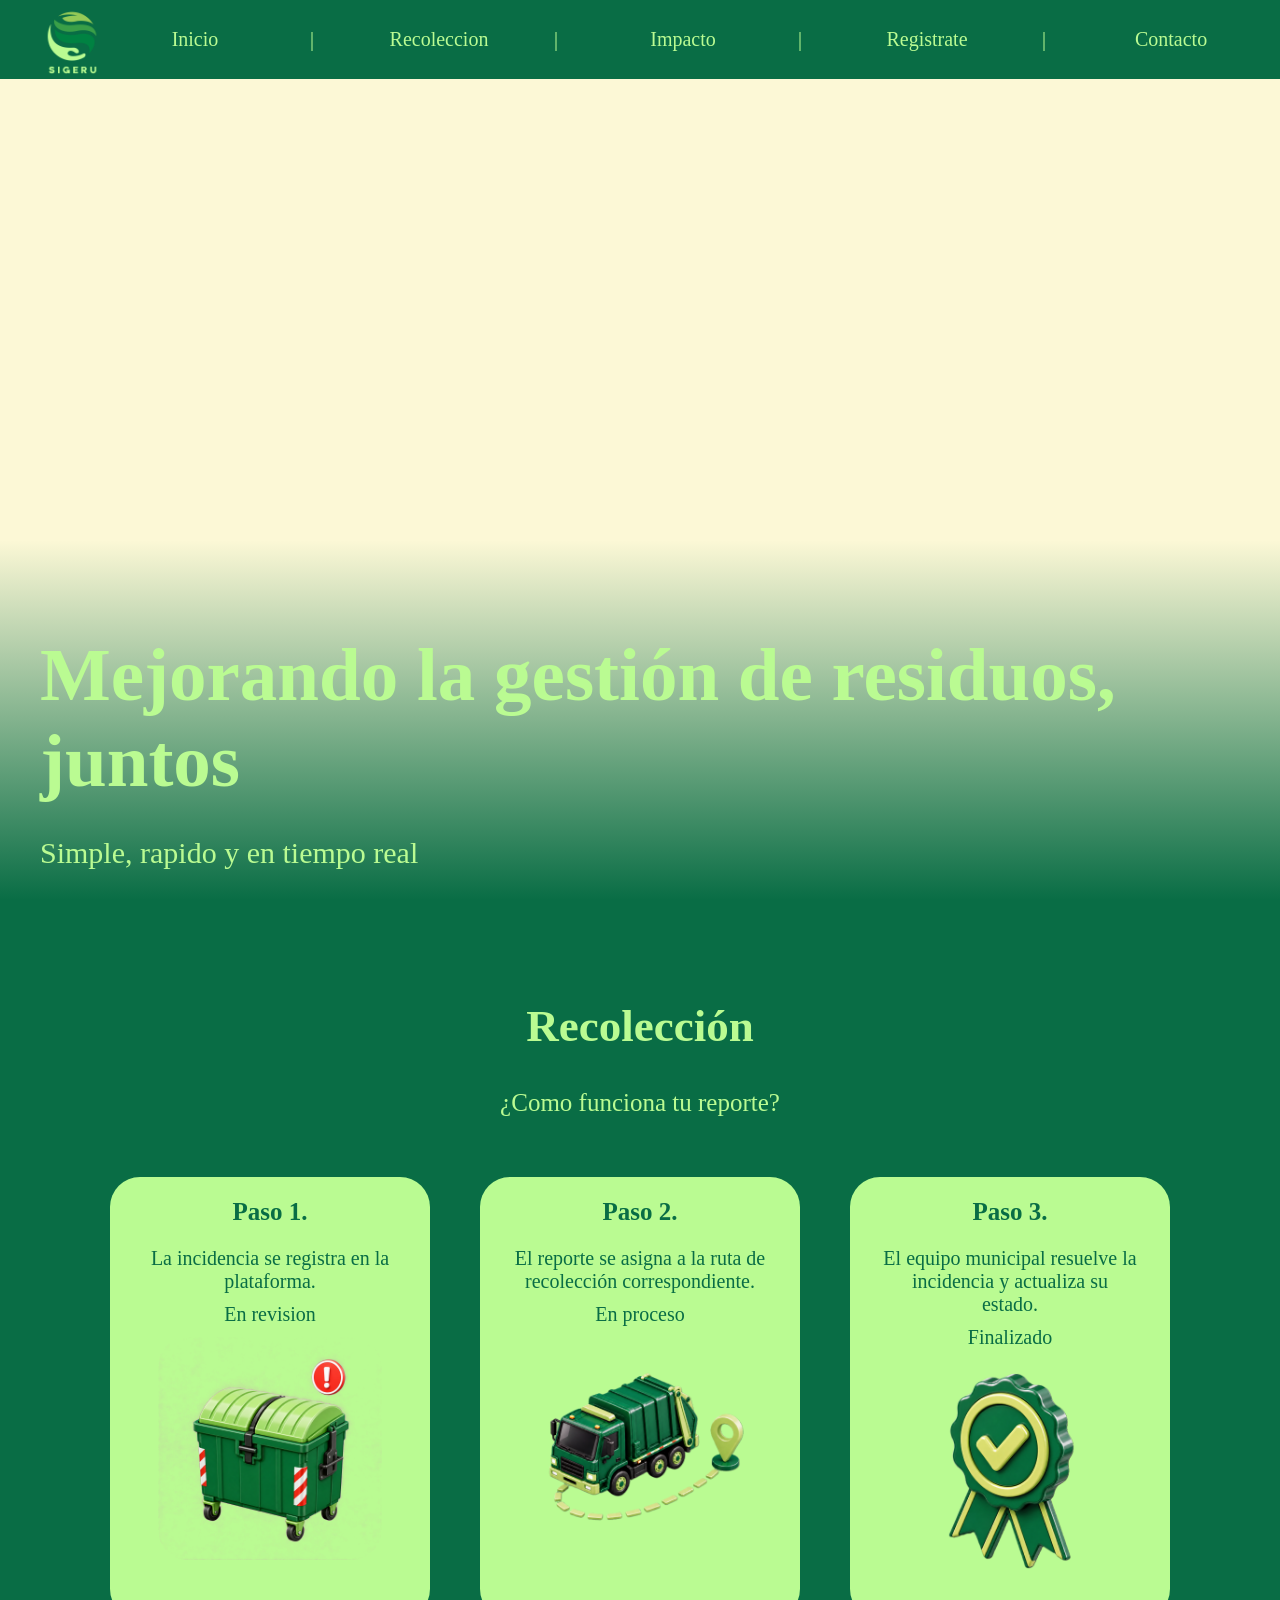
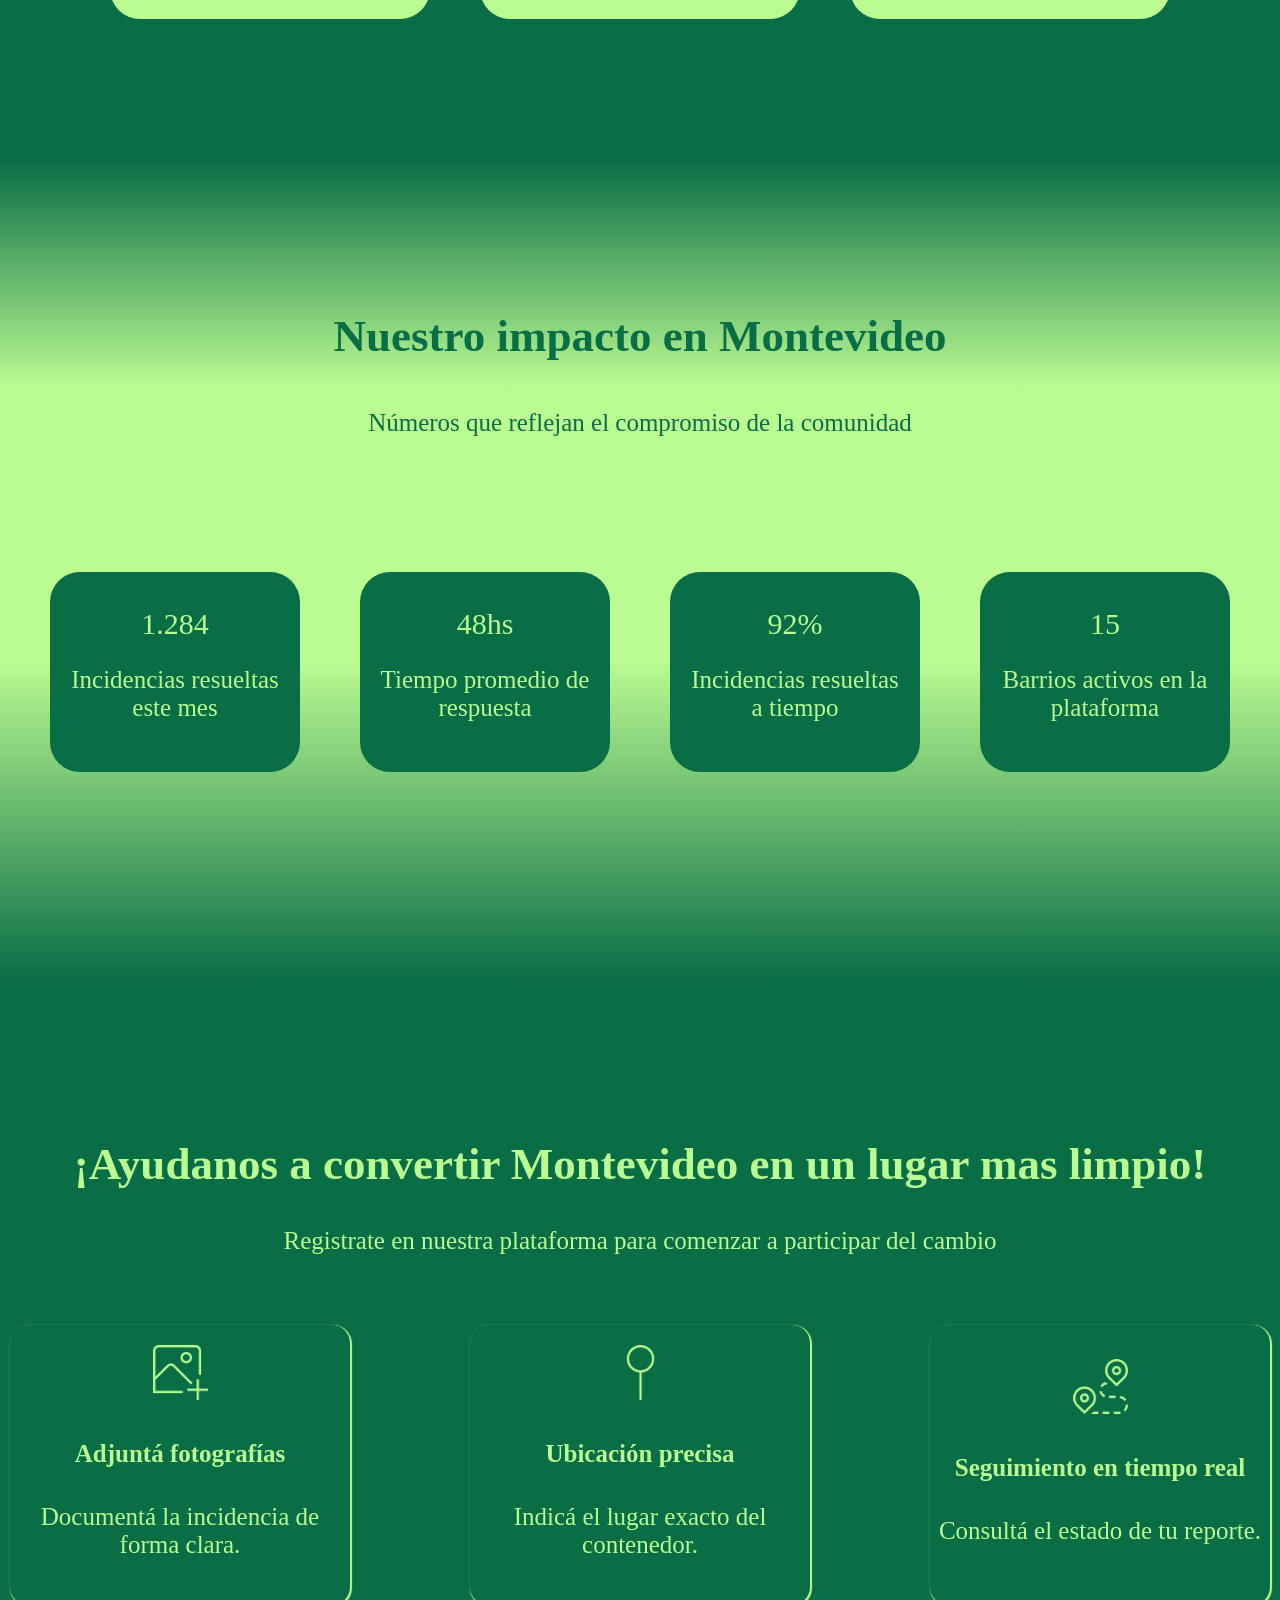
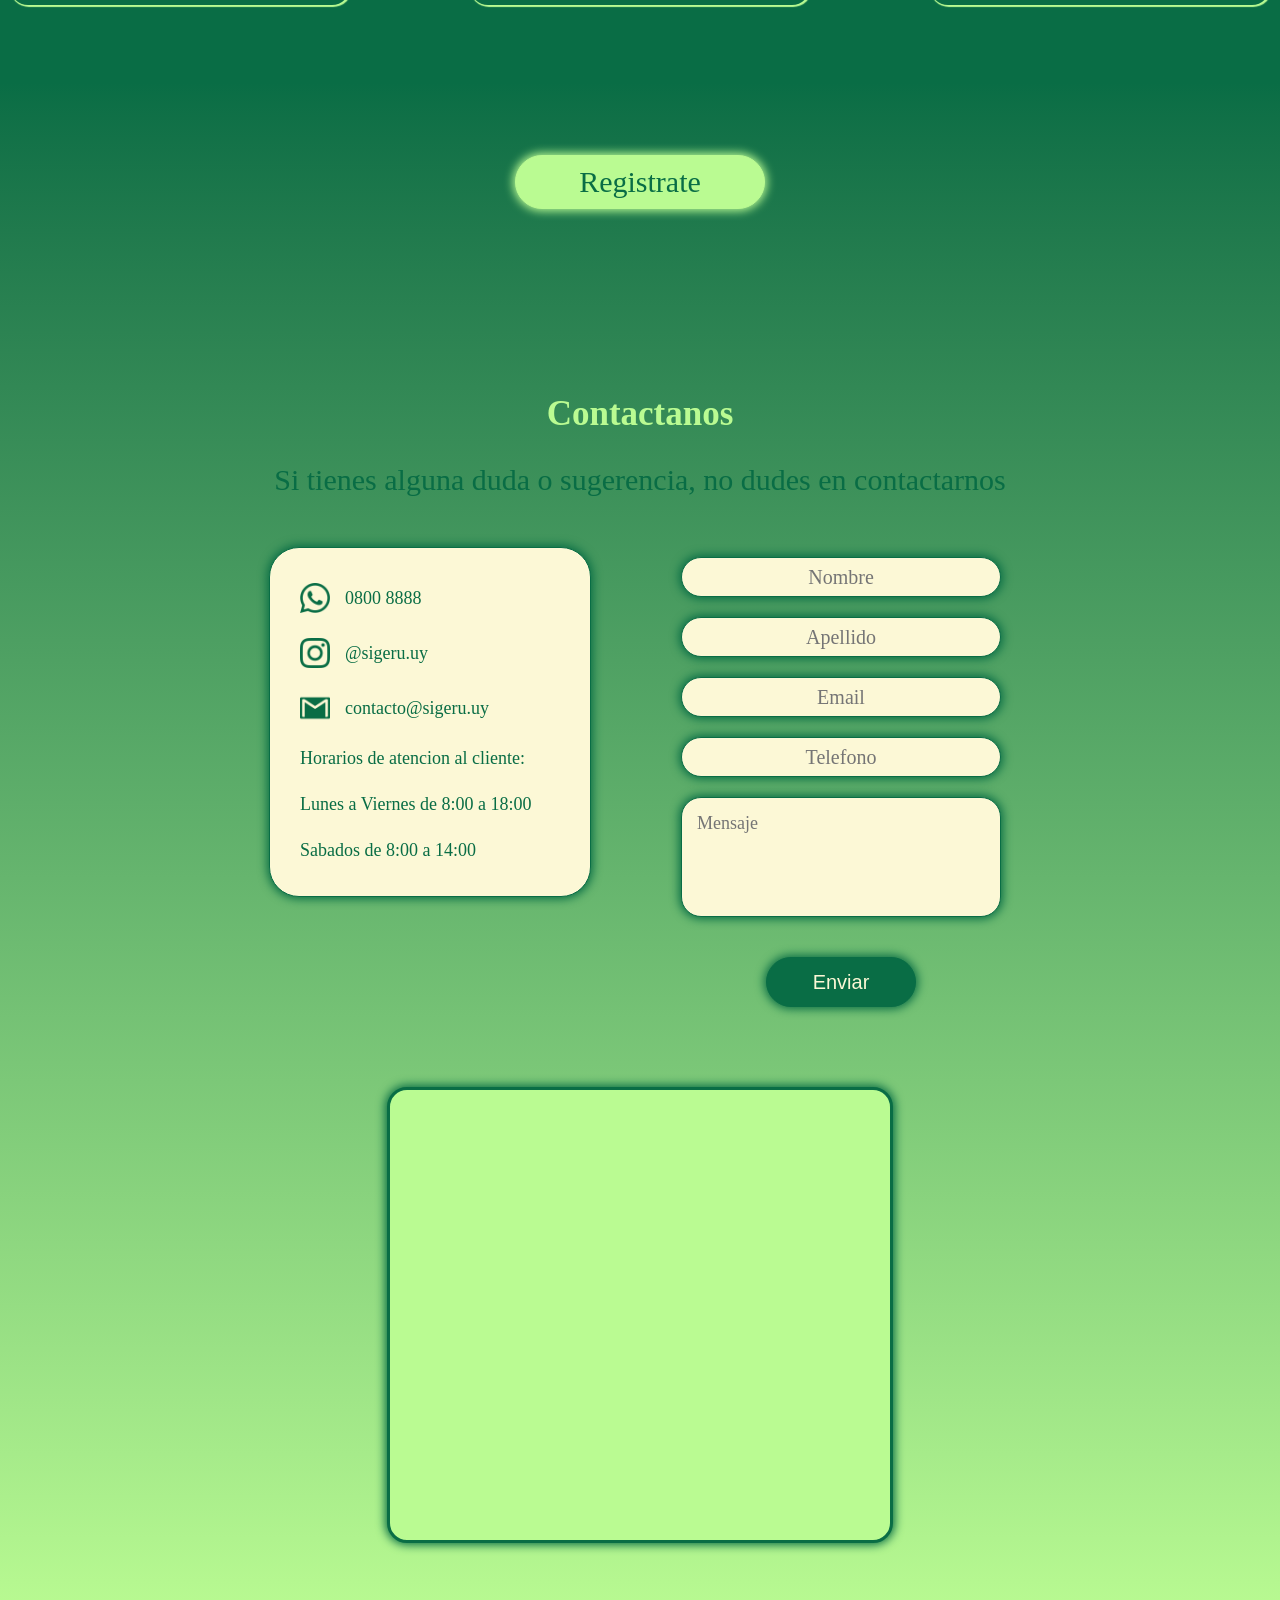
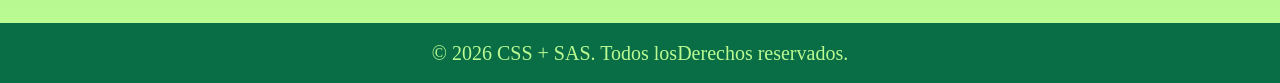
==== index.html @ e39f5043 "Landing-page" ====
<!DOCTYPE html>
<html lang="es">
<head>
    <meta charset="UTF-8">
    <meta name="viewport" content="width=device-width, initial-scale=1.0">
    <title>landing page SiGeRu</title>
    <link rel="stylesheet" href="./themes/style.css">
</head>
<div >
    <header >
        <nav class="navbar">
            <div class="logo">
                <img class="logo" src="./images/logo.png" alt="Logo de la empresa" > 
            </div>
            <div class="nav-links">
                <a href="#inicio" class="links"> Inicio </a>
                <a class="separator"> |</a>

                <a href="#recoleccion" class="links"> Recoleccion </a>
                <a class="separator"> |</a>
                <a href="#impacto" class="links"> Impacto</a>
                <a class="separator"> |</a>
                <a href="#registro" class="links"> Registrate </a>
                <a class="separator"> |</a>
                <a href="#contacto" class="links"> Contacto </a>
            </div>
            
        </nav>
        
        <section id="inicio" class="inicio" >
            <h1 class="title">
                Mejorando la gestión
                de residuos, juntos
            </h1>
            <p class="textHero">Simple, rapido y en tiempo real</p>
           
            </div>
        </section>
    </header>
    

    <section id="recoleccion" class="Recoleccion">
        <h1 class="titleReco">Recolección</h1>
        <p class="textReco">¿Como funciona tu reporte?</p>
        <div class="containerReco">
            <div class="card">
                <h2 class="subtitle">Paso 1.</h2>
                <p class="textCard">La incidencia se registra en la plataforma.</p>
                <p class="textCard2">En revision </p>
                <img class="imgReco" src="./images/conProc.png" alt="Imagen del proceso">

            </div>

            <div class="card">
                <h2 class="subtitle">Paso 2.</h2>
                <p class="textCard">El reporte se asigna a la ruta de recolección correspondiente.</p>
                <p class="textCard2">En proceso</p>
                <img class="imgReco" src="./images/ruta.png" alt="Imagen del proceso">

            </div>

            <div class="card">
                <h2 class="subtitle"> Paso 3.</h2>
                <p class="textCard">El equipo municipal resuelve la incidencia y actualiza su estado.</p>
                <p class="textCard2">Finalizado</p>
                <img class="imgReco" src="./images/finalizado.png" alt="Imagen del proceso">
            </div>
            

        </div>
    </section>

    <section id="impacto" class="impacto">
        <h1 class="titleImpacto">Nuestro impacto en Montevideo</h1>
        <p class="textImpacto">Números que reflejan el compromiso de la comunidad</p>
    
        <div class="containerImpacto">
            <div class="cardItem">
                <p class="text2">1.284</p>
                <p class="text">Incidencias resueltas este mes</p>
            </div>
    
            <div class="cardItem">
                <p class="text2">48hs</p>
                <p class="text">Tiempo promedio de respuesta</p>
            </div>
    
            <div class="cardItem">
                <p class="text2">92%</p>
                <p class="text">Incidencias resueltas a tiempo</p>
            </div>
    
            <div class="cardItem">
                <p class="text2">15</p>
                <p class="text">Barrios activos en la plataforma</p>
            </div>
        </div>
    </section>

    <div class="seccion-gradiente">
        <section id="registro" class="registrate">
            <div class="containerReg">
                <h1 class="titleReg">¡Ayudanos a convertir Montevideo en un lugar mas limpio!</h1>
                <p class="textReg">Registrate en nuestra plataforma para comenzar a participar del cambio</p>
                <div class="containerCard">  
                    <div class="features">
                
                        <div class="feature-card">
                            <img class="icon" src="./images/anadir-imagen.png" alt="">
                            <h3 class="text">Adjuntá fotografías</h3>
                            <p class="textReg">Documentá la incidencia de forma clara.</p>
                        </div>
                    
                        <div class="feature-card">
                            <img class="icon" src="./images/alfiler.png" alt="">
                            <h3 class="text">Ubicación precisa</h3>
                            <p class="textReg">Indicá el lugar exacto del contenedor.</p>
                        </div>
                    
                        <div class="feature-card">
                            <img class="icon" src="./images/seguimiento.png" alt="">
                            <h3 class="text">Seguimiento en tiempo real</h3>
                            <p class="textReg">Consultá el estado de tu reporte.</p>
                        </div>
                    
                    </div> 
                </div> 
                <button class="btn">Registrate</button>
            </div>
        </section>

        <section id="contacto" class="Contacto">
            <h1 class="titleCont">Contactanos</h1>
            <p class="textCont">Si tienes alguna duda o sugerencia, no dudes en contactarnos</p>
        
            <div class="containerCont">
        
                <div class="datosContacto">
                    <div class="datoItem">
                        <img class="iconoContacto" src="./images/whatsapp (2).png" alt="Teléfono">
                        <p>0800 8888</p>
                    </div>
                    <div class="datoItem">
                        <img class="iconoContacto" src="./images/instagram (2).png" alt="Instagram">
                        <p>@sigeru.uy</p>
                    </div>
                    <div class="datoItem">
                        <img class="iconoContacto" src="./images/correo.png" alt="Email">
                        <p>contacto@sigeru.uy</p>
                    </div>
                    <div class="datoItem">
                        <p >Horarios de atencion al cliente:</p>
                    </div>
                    <div class="datoItem">
                        <p>Lunes a Viernes de 8:00 a 18:00</p>
                    </div>
                    <div class="datoItem">
                        <p>Sabados de 8:00 a 14:00</p>
                    </div>

                </div>
        
                <form class="formCont" action="">
                    <input class="inputCont" type="text" placeholder="Nombre">
                    <input class="inputCont" type="text" placeholder="Apellido">
                    <input class="inputCont" type="email" placeholder="Email">
                    <input class="inputCont" type="text" placeholder="Telefono">
                    <textarea class="inputCont textareaCont" placeholder="Mensaje"></textarea>
                    <button class="btnCont" type="submit">Enviar</button>
                </form>
        
                <div class="mapaCont">
                    <iframe class="mapa"
                        src="https://www.google.com/maps/embed?pb=!1m18!1m12!1m3!1d3746.6164128087553!2d-56.17116797880998!3d-34.86893439228339!2m3!1f0!2f0!3f0!3m2!1i1024!2i768!4f13.1!3m3!1m2!1s0x959f81004f77b481%3A0xfc1c106b8278b8e!2sTorres%20Nuevocentro!5e1!3m2!1ses-419!2suy!4v1784477617074!5m2!1ses-419!2suy"
                        width="600" height="450" style="border:0;" allowfullscreen="" loading="lazy"
                        referrerpolicy="strict-origin-when-cross-origin">
                    </iframe>
                </div>
        
            </div>
        </section>
    </div>
    <footer class="footer">
    &copy; 2026 CSS + SAS. Todos losDerechos reservados.  
    </footer>
</body>
</html>
---- themes/style.css ----
:root {
    --primary: #096d45; /* navbars */
    --secondary: #bafb92; /* background page, texts  , iconos. */
    --tertiary: #153F85; /* textos, background de iconos, titles, botones. */
    --quaternary: #fcf8d6; /* capaz background */
    --quinary: #0c234c; /* hover de botones */
    --senary: #12a94c; /* hover de botones */
    --text :black;  /* textos*/
    --danger: #D9534F; /* Errores */
    --accent: #F28C28; /* alertas */
    --success: #0d9514; /* Confirmaciones, reciclaje exitoso */
    --warning: #F4C542; /* Advertencias o residuos pendientes */
}

html,
body {
    margin: 0;
    padding: 0;
    width: 100%;
    height: 100vh;
    background-color: var(--quaternary);
    transition: all 0.1s ease;
}

/* ------ NAVBAR ------ */

.navbar{
    display: flex;
    background-color: var(--primary);
    text-align: center;
    width: 100%;
    height: 7.5cap;
    display: flex;
    justify-content: center;

    position: fixed;
}


.logo {
    width: min(150px, 30vw);
    height: auto;
    margin: 10;
    margin-left: 25%;
    margin-top: -1%;
}


.nav-links{
    display: flex;
    gap:40px;
    align-items: center;
    margin-right: 30%;
    justify-content: center;
}

.links{
    font-family: "Times New Roman", Times, serif;
    padding:  10px 10px 10px 10px;
    color: var(--secondary);
    text-decoration: none;
    font-size: 20px;
    transition: all 0.5s ease-in-out;
    width: max(150px, 10vw);
}

.separator{
    color: var(--secondary);
    font-size: 20px;
    margin-left: -10px;
}

.links:hover{
    background-color: var(--senary);
    margin-top: 5px;
    color: var(--primary);
    border-radius: 50px;
    transition: all 0.5s ease-in;
    transform: scale(1.07);
    
}
/* ----- LANDING PAGE ------- */


/* --- HERO --- */

.inicio{
    background:linear-gradient(to bottom, transparent 60%, var(--primary) 100%),  url("../images/landing.png");
    background-size: cover;
    background-position: center;
    width: 100%;
    height: 100vh;
    display: flex;
    justify-content: flex-end;
    flex-direction: column;

}


.title {    
    font-family: 'Times New Roman', Times, serif;
    font-size: 75px;
    font-weight: 800;
    color: var(--secondary);
    margin-left: 40px;

}

.textHero {
    color: var(--secondary);
    font-size: 30px;
    margin-left: 40px;
    margin-top: -30px;
}


/* --- RECOLECCION --- */

.Recoleccion{
    background-color: var(--primary);
    width: 100%;
    padding-top: 50px;
    text-align: center;
}

.titleReco{
    color: var(--secondary);
    font-size: 45px;
    font-weight: bold;
    text-align: center;
    margin-top: 50px;
}

.textReco{
    color: var(--secondary);
    font-size: 25px;
    margin-top: 10px;
}

.containerReco{
    display: flex;
    flex-direction: row;
    justify-content: center;
    gap: 50px;
    margin-top: 50px;
    margin-bottom: 50px;
}

.subtitle{
    color: var(--primary);
    font-size: 25px;
    font-weight: bold;
    font-family: 'Times New Roman', Times, serif;
}

.card{
    width: 25%;
    background-color: var(--secondary);
    border-radius: 30px;
    text-align: center;
    margin-top: 10px;
    transition: all 0.8s ease-in-out;
    margin-bottom: 150px;

}

.card:hover{
    transform: scale(1.1);
    transition: all 0.5s ease-in-out;
}

.textCard{
    color: var(--primary);
    font-size: 20px;
    margin-top: 10px;
    margin-bottom: 10px;
    width: 80%;
    margin-left: 10%;
}

.textCard2{
    color: var(--primary);
    font-size: 20px;
    margin-top: 10px;
    margin-bottom: 10px;
}

.imgReco{
    width: 70%;
    height: auto;
    margin-bottom: 10%;
    border-radius: 30px;
}

/* ---- IMPACTO ----- */

.impacto{
background: linear-gradient(to bottom,
            var(--primary) 0%,
            var(--secondary) 25%,
            var(--secondary)55%,
            var(--primary) 90%);
    padding-top: 1px;
    width: 100%;
    display: flex;
    flex-direction: column;
    text-align: center;
    justify-content: center;
    margin-top: -60px;
    
}

.containerImpacto {
    gap: 60px;
    width: 100%;
    margin: 0 auto 50px auto;
    display: flex;
    flex-wrap: wrap;
    justify-content: center;
    align-items: stretch;
    margin-top: 100px;
    margin-bottom: 300px;
}


.titleImpacto{
    margin-top: 150px;
    color: var(--primary);
    font-size: 45px;
    font-weight: bold;
    text-align: center;
}

.textImpacto{
    color: var(--primary);
    font-size: 25px;
    margin-top: 10px;
}

.cardItem {
    flex: 0 1 220px;
    background-color: var(--primary);
    border-radius: 30px;
    text-align: center;
    padding: 25px 15px 25px 15px;
    margin-top: 10px;
    transition: all 0.8s ease-in-out;
}

.text2{
    color: var(--secondary);
    font-size: 30px;
    margin-top: 10px;
    margin-bottom: 10px;
    width: 80%;
    margin-left: 10%;
}

.statLabel{
    color: var(--secondary);
    font-size: 20px;
    margin-top: 10px;
    margin-bottom: 10px;
}



/* ----- REGISTRO ----- */

.registrate{
    padding-top: 1px;
    width: 100%;
    height: 500px;
    display: flex;
    flex-direction: column;
    text-align: center;
    justify-content: center;
    margin-top: -50px;
}

.titleReg{
    color: var(--secondary);
    font-size: 45px;
    font-weight: bold;
    text-align: center;
    margin-top: 400px;
}

.textReg{
    margin-top: 120px;
    color: var(--secondary);
    font-size: 25px;
    margin-top: 10px;
}


.seccion-gradiente {
    background: linear-gradient(to bottom in oklch,
            var(--primary) 0%,
            var(--primary) 30%,
            var(--secondary) 100%);
}

.containerCard {
    display: flex;
    flex-direction: row;
    justify-content: center;
    margin-top: 50px;
    width: 100%;
}

.features {
    display: flex;
    justify-content: center;
    align-items: center;
    gap: 120px;
    margin-top: 20px;
    width: 100%;
    max-width: 100%;


}

.feature-card {
    box-shadow: 1px 1px 1px 1px var(--secondary);
    border-radius: 18px;
    transition: 0.8s;
    width: 340px;
    height: 280px;
    max-width: 650px;
    display: flex;
    flex-direction: column;
    justify-content: center;
    align-items: center;
}

.feature-card:hover {
    transform: translateY(-6px);
    box-shadow: 0 10px 25px var(--secondary);
}

.icon {
    width: 55px;
    margin-bottom: 15px;
}

.text {
    color: var(--secondary);
    font-size: 25px;
}



.btn {
    background-color: var(--secondary);
    color: var(--primary);
    font-size: 30px;
    width: 250px;
    height: 6dvh;
    border-radius: 30px;
    border: 1px solid var(--secondary);
    box-shadow: 0px 0px 10px 2px var(--secondary);
    margin-top: 150px;
    transition: all 0.5s ease-in-out;
    font-family: 'Times New Roman', Times, serif;
}

.btn:hover {
    transform: scale(1.1);
    transition: all 0.5s ease-in-out;

}

/* ----- CONTACTO ----- */


.Contacto {
    padding-top: 1px;
    width: 100%;
    margin-top: 440px;
    text-align: center;
    padding-bottom: 80px;
}

.titleCont {
    color: var(--secondary);
    font-size: 35px;
    font-weight: bold;
    text-align: center;
    margin-top: 30px;
}

.textCont {
    color: var(--primary);
    font-size: 30px;
    margin-top: 10px;
}

.containerCont {
    display: flex;
    flex-direction: row;
    justify-content: center;
    align-items: flex-start;
    flex-wrap: wrap;
    gap: 80px;
    margin-top: 50px;
}

/* --- Datos de contacto --- */

.datosContacto {
    display: flex;
    flex-direction: column;
    gap: 25px;
    justify-content: center;
    background-color: var(--quaternary);
    border-radius: 30px;
    border: 1px solid var(--primary);
    box-shadow: 0px 0px 10px 2px var(--primary);
    padding: 35px 30px;
    width: 260px;
}

.datoItem {
    display: flex;
    align-items: center;
    gap: 15px;
}

.iconoContacto {
    width: 30px;
    height: 30px;
}

.datoItem p {
    color: var(--primary);
    font-family: 'Times New Roman', Times, serif;
    font-size: 18px;
    margin: 0;
    text-align: left;
}

/* --- Formulario --- */

.formCont {
    display: flex;
    flex-direction: column;
    align-items: center;
    width: 340px;
    border-radius: 30px;
    text-align: center;
}

.inputCont {
    width: 100%;
    max-width: 320px;
    height: 40px;
    margin: 10px 0;
    border-radius: 30px;
    background-color: var(--quaternary);
    border: 1px solid var(--primary);
    box-shadow: 0px 0px 10px 2px var(--primary);
    color: var(--primary);
    font-size: 20px;
    font-family: 'Times New Roman', Times, serif;
    text-align: center;
    box-sizing: border-box;
    padding: 0 15px;
}

.textareaCont {
    height: 120px;
    border-radius: 20px;
    padding: 15px;
    text-align: left;
    resize: none;
    font-size: 18px;
}

.btnCont {
    background-color: var(--primary);
    color: var(--quaternary);
    font-size: 20px;
    width: 150px;
    height: 50px;
    border-radius: 30px;
    border: 1px solid var(--primary);
    box-shadow: 0px 0px 10px 2px var(--primary);
    margin-top: 30px;
    transition: all 0.8s ease-in-out;
    cursor: pointer;
}

.btnCont:hover {
    transform: scale(1.1);
    transition: all 0.5s ease-in-out;
}

/* --- Mapa --- */

.mapaCont {
    width: 500px;
    max-width: 100%;
    background-color: var(--secondary);
    text-align: center;
    border-radius: 20px;
    border: 3px solid var(--primary);
    box-shadow: 0px 0px 10px 2px var(--primary);
    overflow: hidden;
}

.mapa {
    width: 100%;
    height: 450px;
    border: 0;
    display: block;
}
/* ------ FOOTER ------ */

.footer{
    width: 100%;
    height: 60px;
    display: flex;
    justify-content: center;
    align-items: center;
    color: var(--secondary);
    background-color: var(--primary);
    font-size: 20px;
}
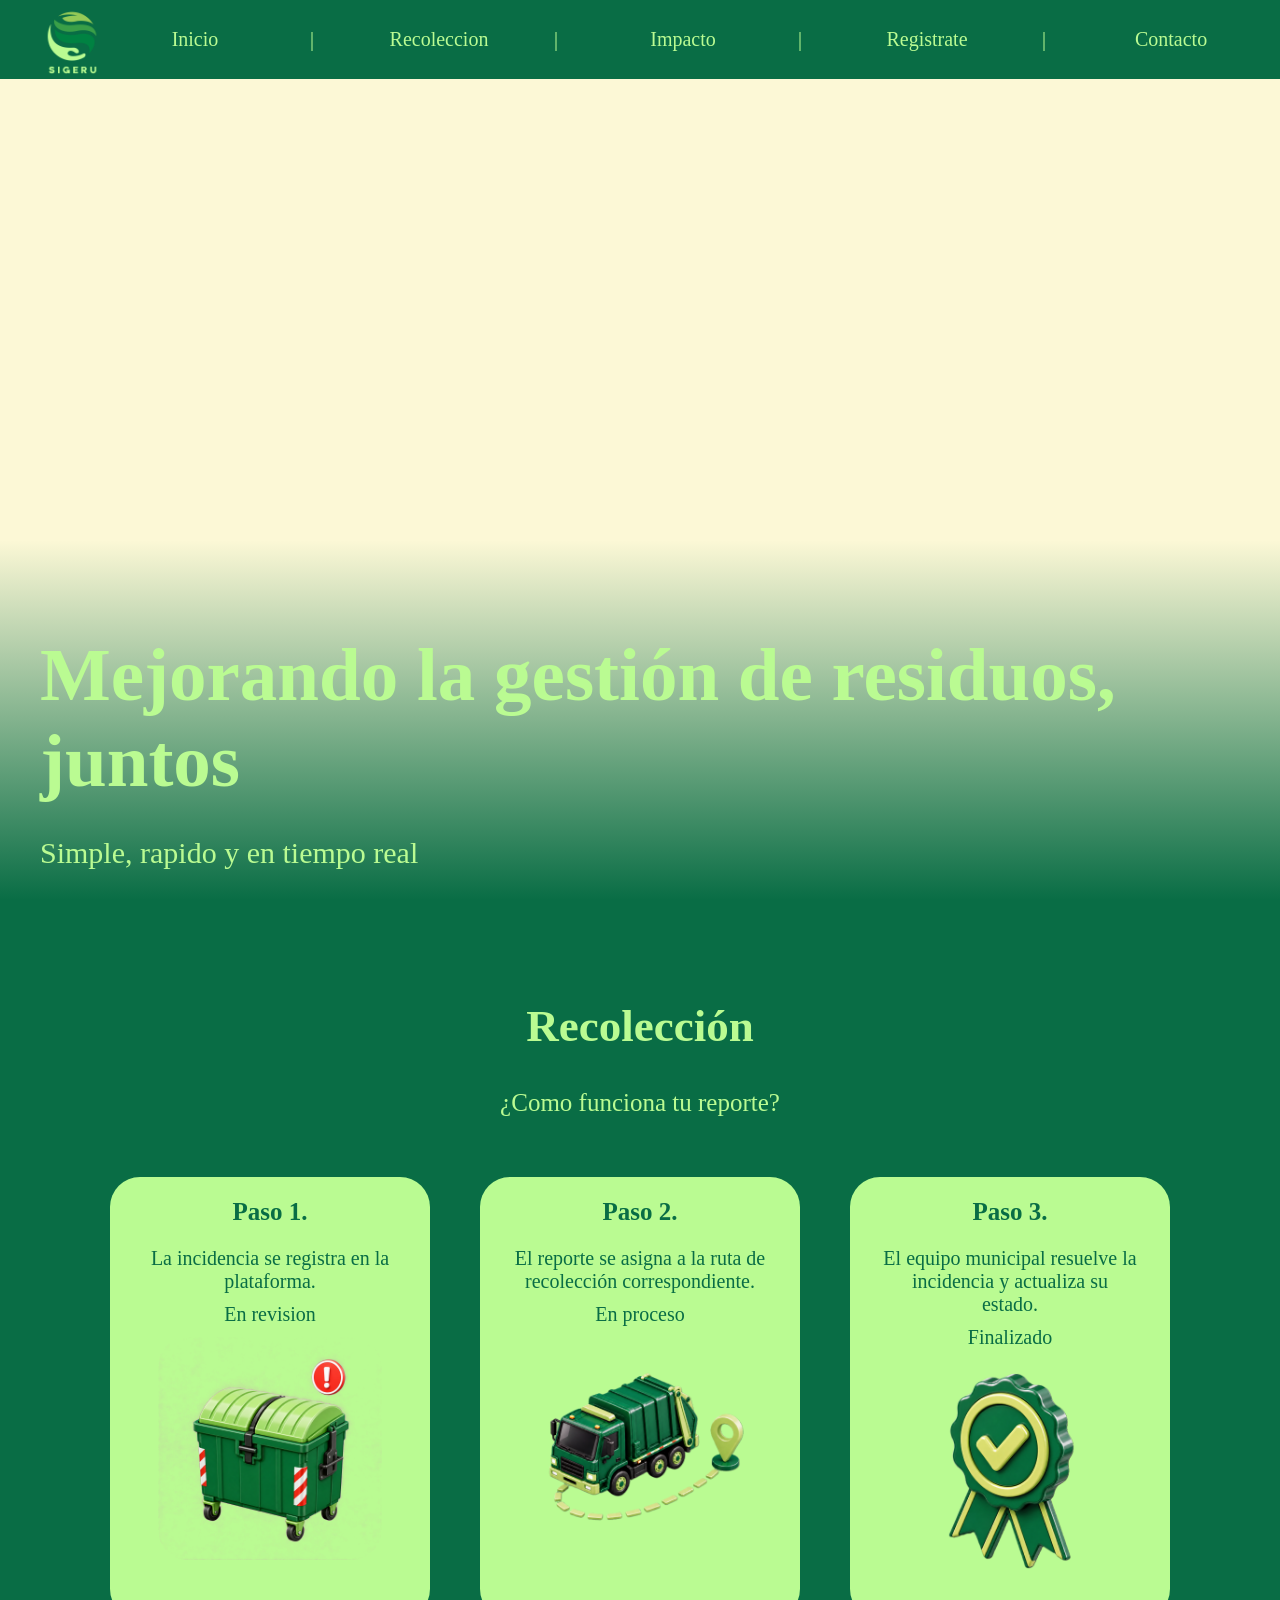
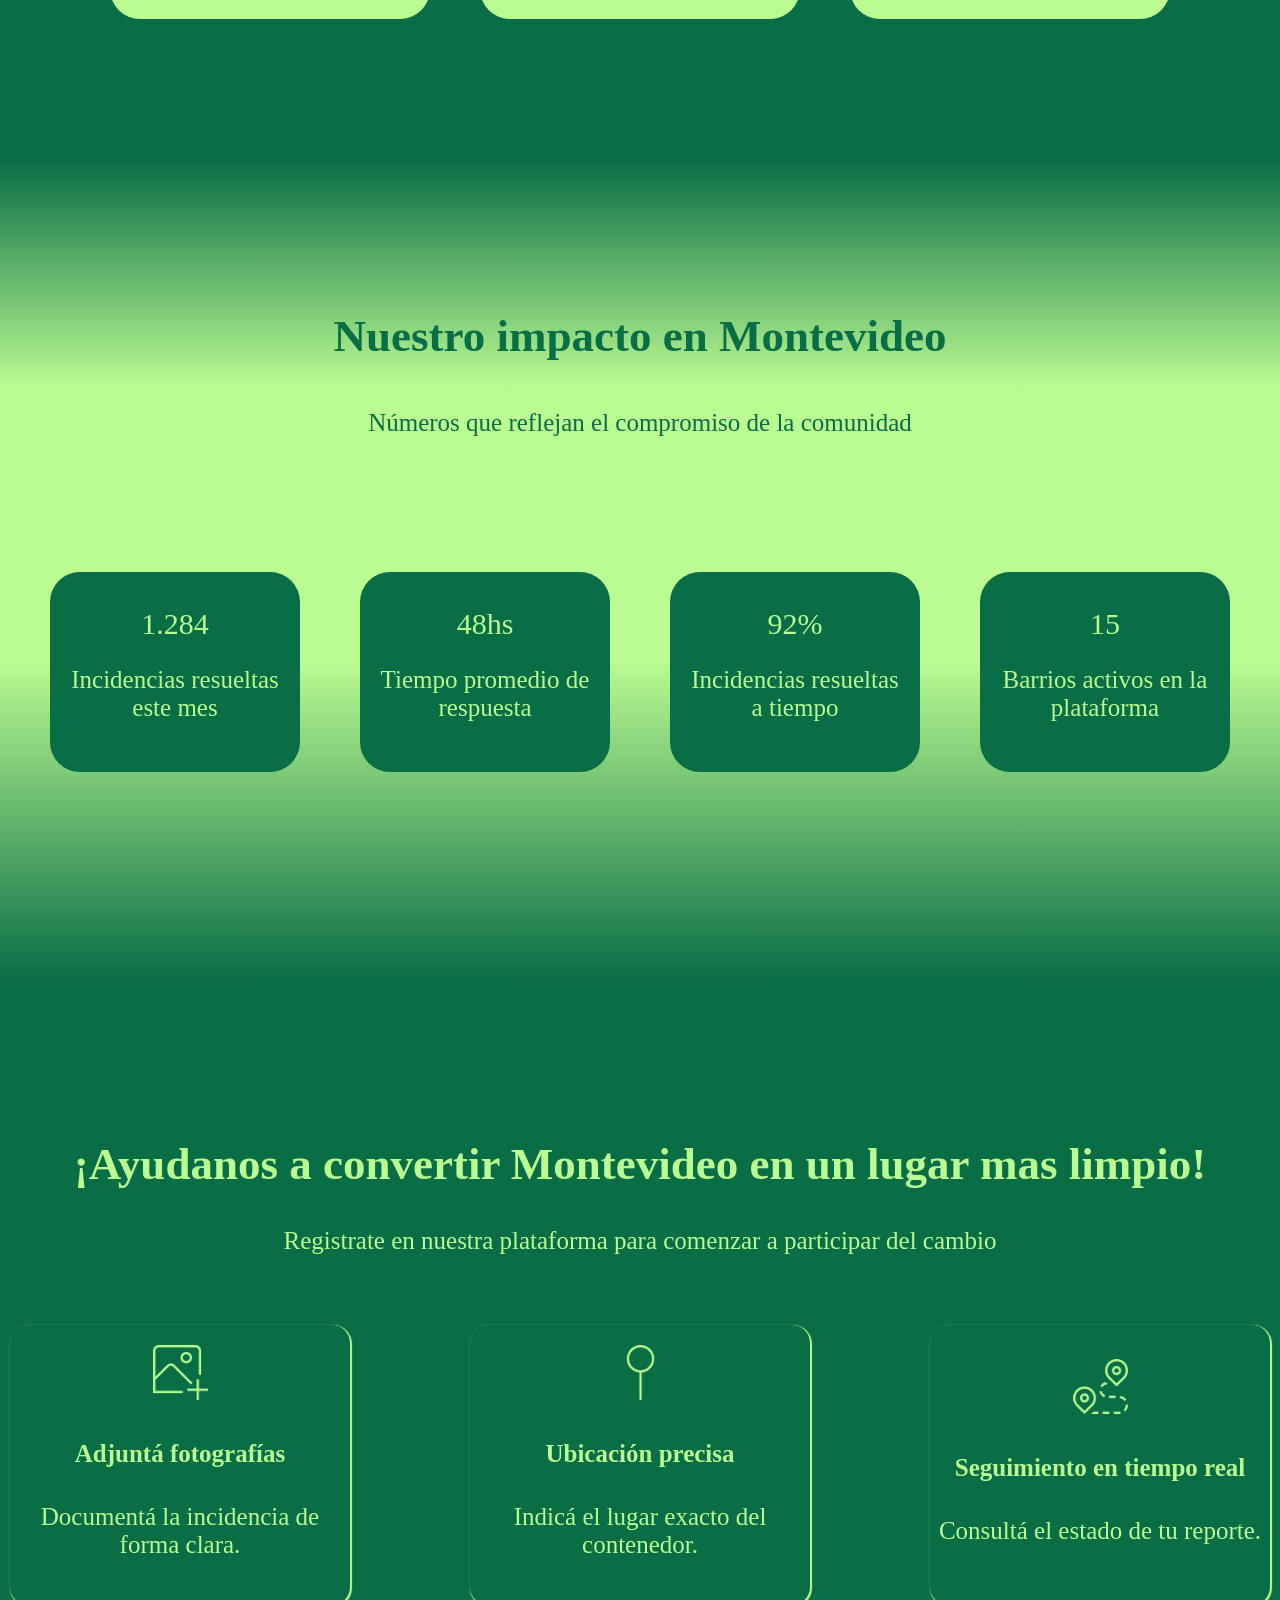
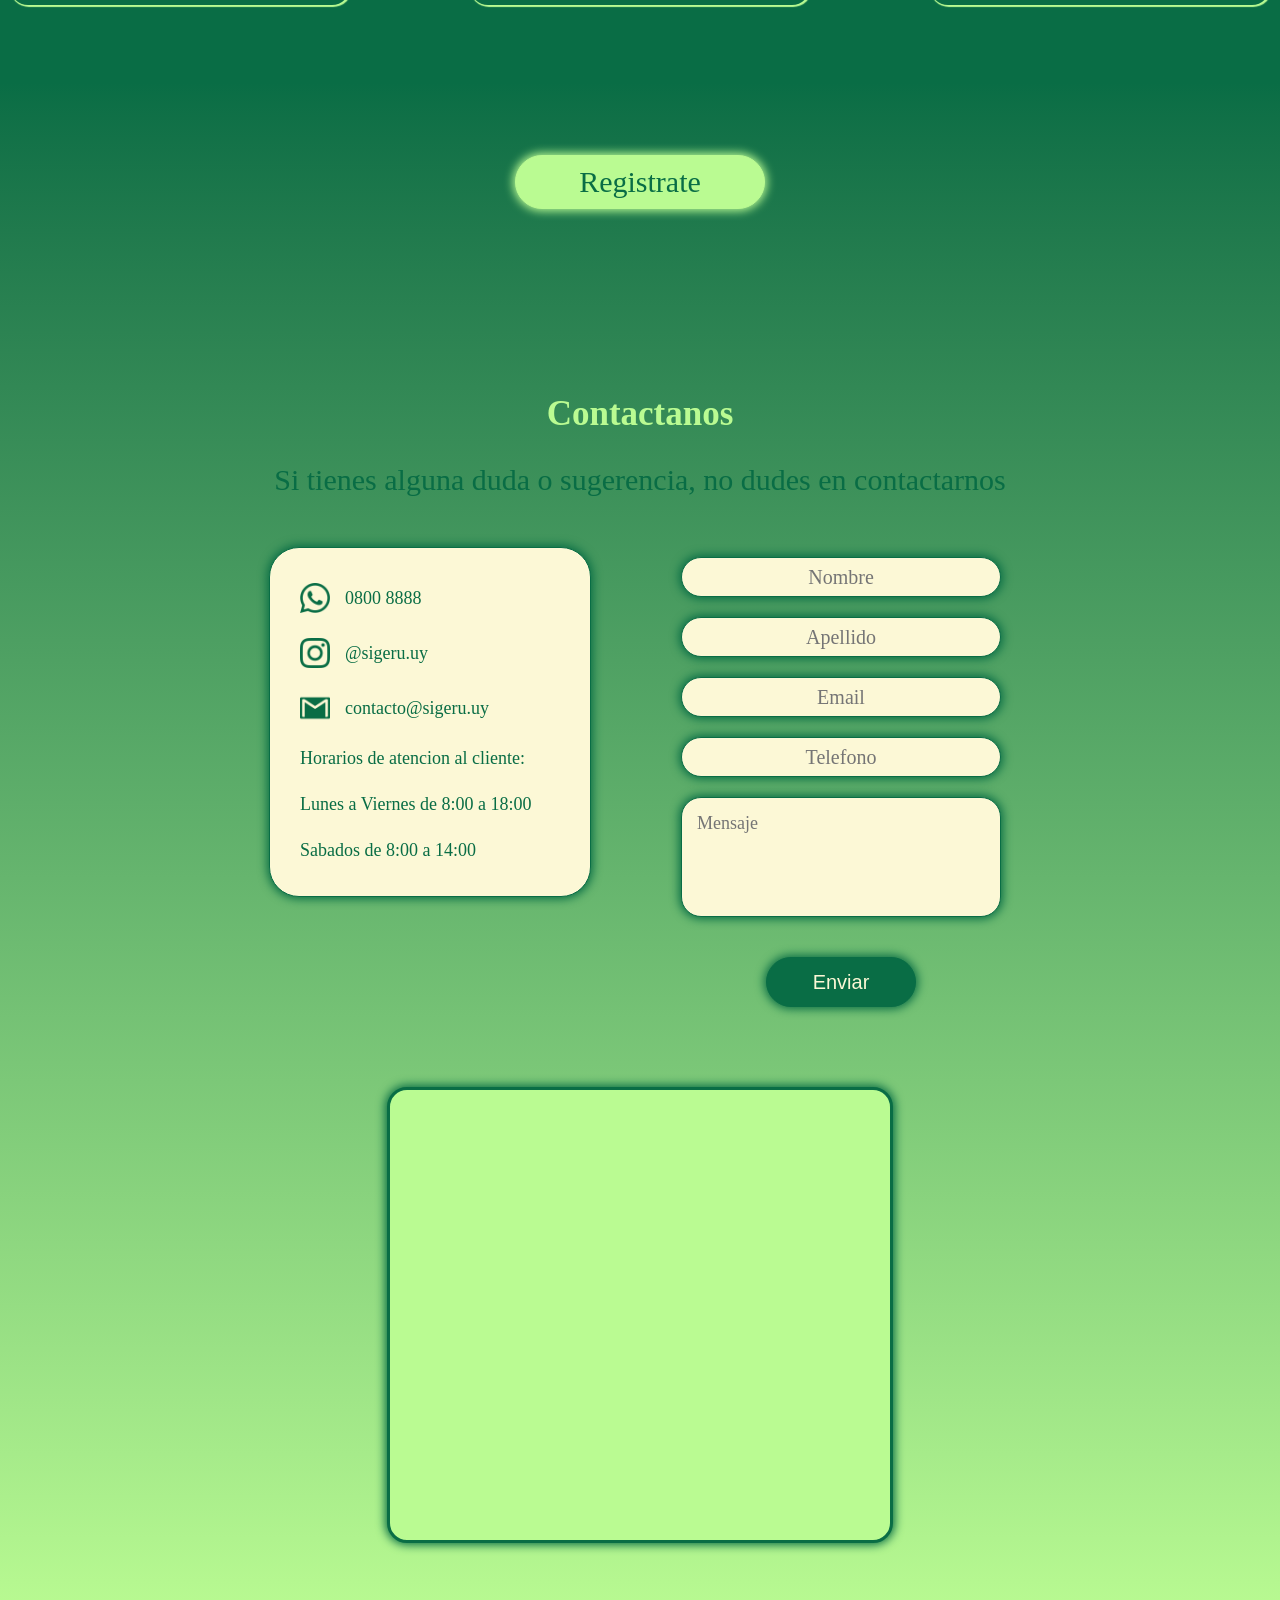
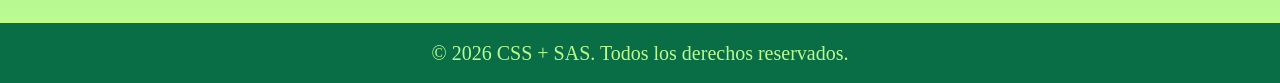
==== commit 33c67273: "Landing+registro+listado+usuario+camion+contenedor" ====
--- a/index.html
+++ b/index.html
@@ -125,7 +125,9 @@
                     
                     </div> 
                 </div> 
-                <button class="btn">Registrate</button>
+                <a href="./components/vista/ingresoVista/registroUsuVista.html">
+                <button class="btn" >Registrate</button>
+                </a>
             </div>
         </section>
 
@@ -181,7 +183,7 @@
         </section>
     </div>
     <footer class="footer">
-    &copy; 2026 CSS + SAS. Todos losDerechos reservados.  
+    &copy; 2026 CSS + SAS. Todos los derechos reservados.  
     </footer>
 </body>
 </html>
